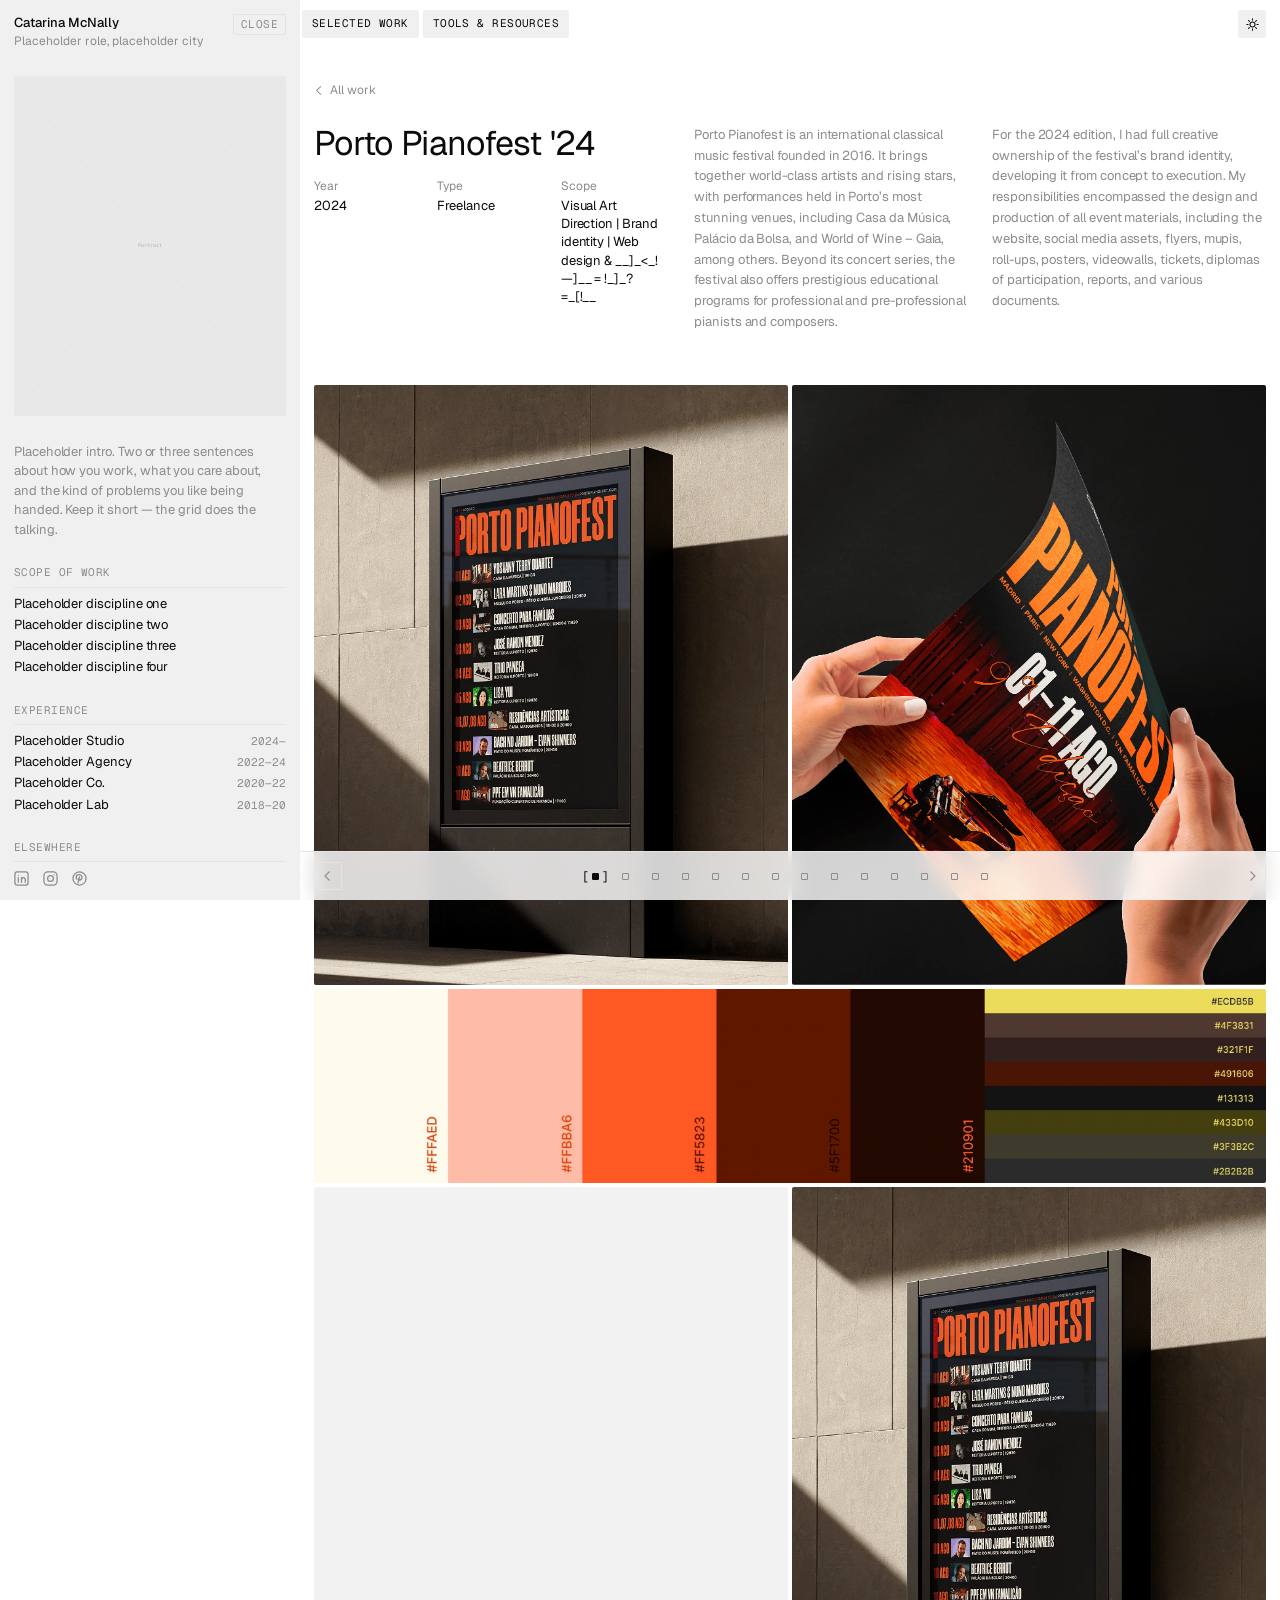
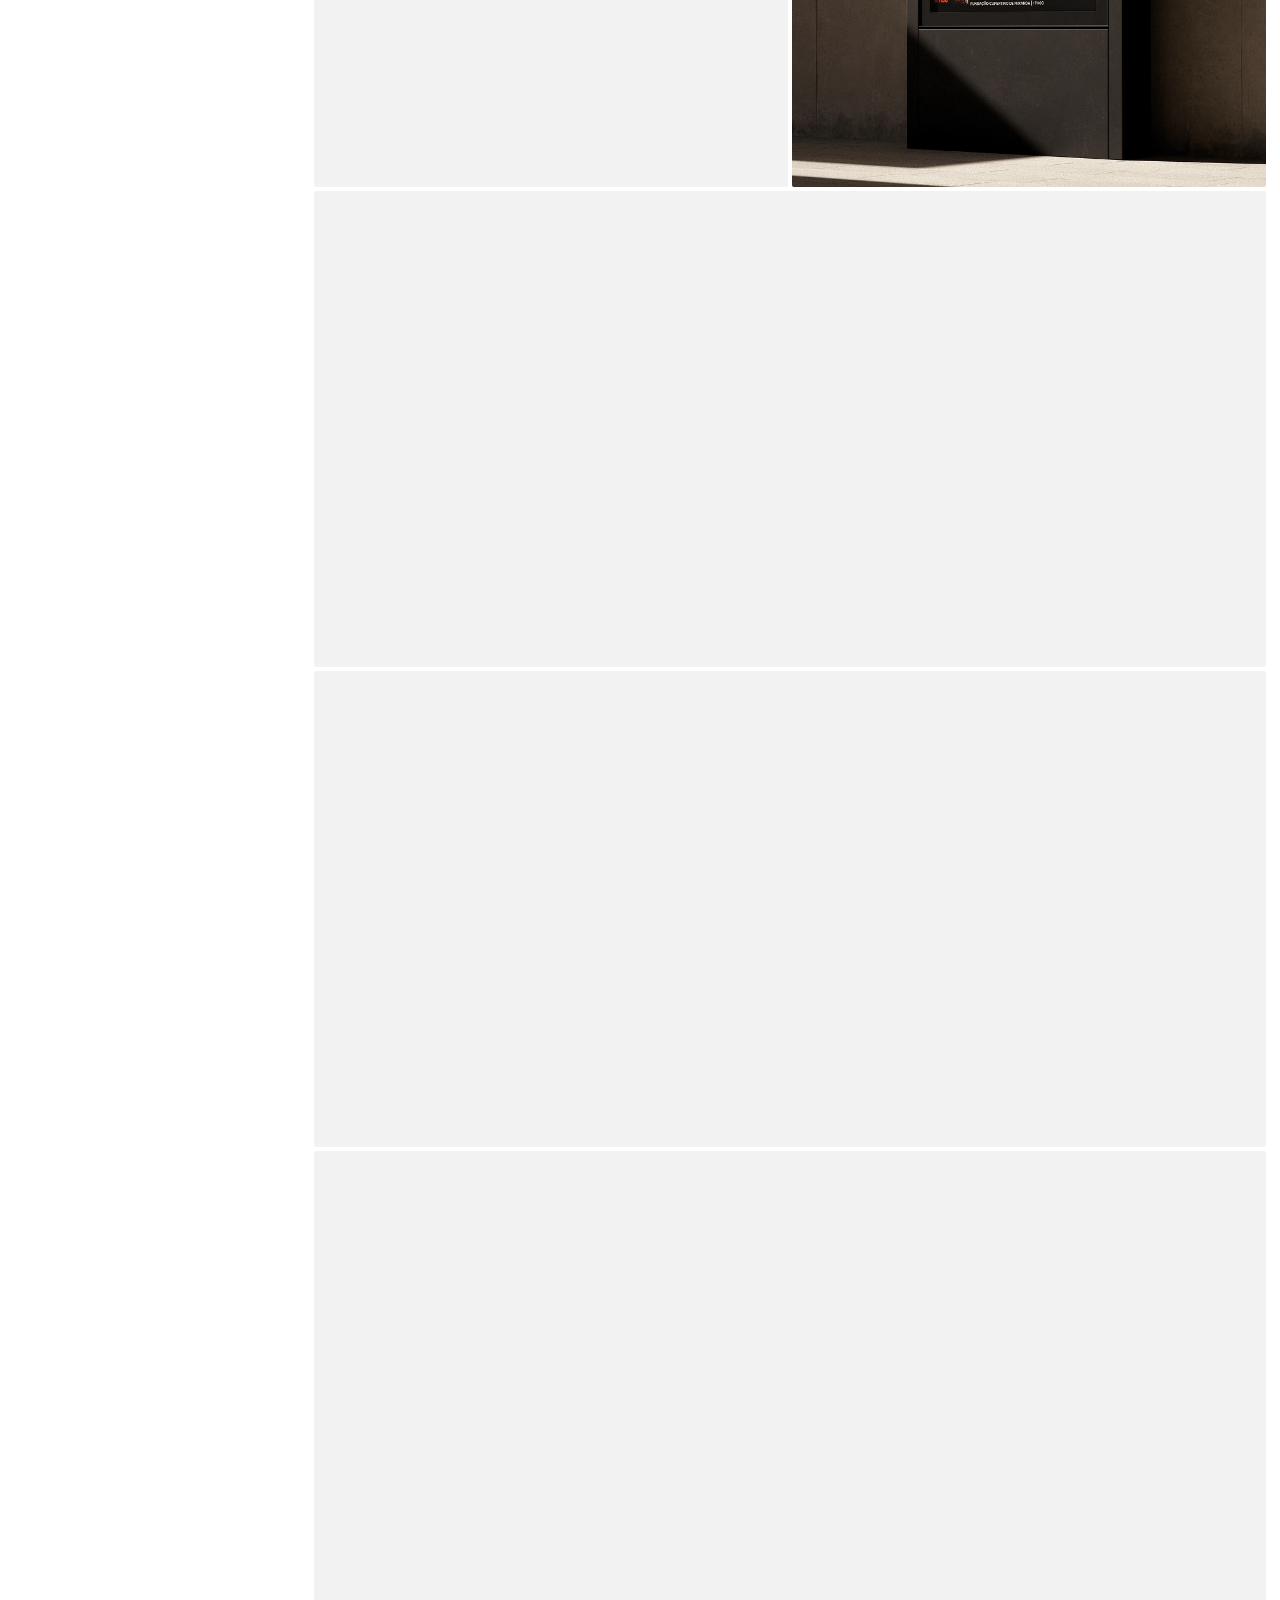
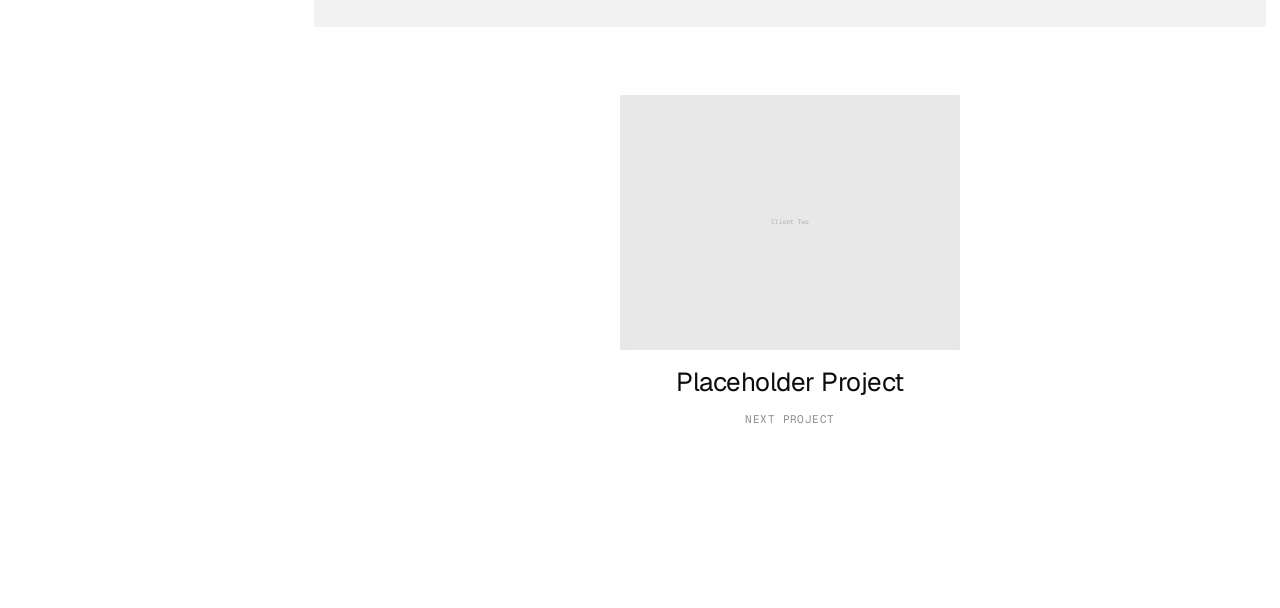
==== F2.html @ 312a0125 "Rename P02.html to F2.html" ====
<!DOCTYPE html>
<html lang="en" data-theme="light">
<head>
<meta charset="utf-8">
<script>
/* Set the theme BEFORE the page paints, otherwise a dark-mode visitor sees a
   white flash on every navigation while the stylesheet loads with the default. */
(function(){try{
  var t=localStorage.getItem('theme');
  if(!t)t=window.matchMedia('(prefers-color-scheme:dark)').matches?'dark':'light';
  document.documentElement.setAttribute('data-theme',t);
}catch(e){}})();
</script>
<meta name="viewport" content="width=device-width, initial-scale=1">
<title>Client One — Placeholder Project · Catarina McNally</title>
<link rel="preconnect" href="https://fonts.googleapis.com">
<link rel="preconnect" href="https://fonts.gstatic.com" crossorigin>
<link href="https://fonts.googleapis.com/css2?family=Geist:wght@400;500&family=Geist+Mono:wght@400&display=swap" rel="stylesheet">
<link rel="stylesheet" href="css/styles.css">
</head>
<body data-page="project" data-slug="fl-01" class="is-loading">

<div class="preloader" id="preloader"><span class="preloader__num" id="preloader-num">0</span></div>

<div class="scrim" id="scrim"></div>

<!-- SIDEBAR — the About. Present on every page. -->
<aside class="sidebar" id="sidebar">
  <div class="sidebar__inner">
    <header class="ident">
      <span class="ident__text">
        <a class="ident__name" href="index.html">Catarina&nbsp;McNally</a>
        <span class="ident__role">Placeholder role, placeholder city</span>
      </span>
      <button class="sidebar__close" id="sidebar-close" aria-label="Collapse sidebar"><span class="scram" data-final="Close">Close</span></button>
    </header>

    <figure class="portrait">
      <!-- To use your photo: add  data-img="images/portrait.jpg"  to the tag below -->
      <img class="portrait__img" data-ph="4:5" data-ph-label="Portrait" alt="">
    </figure>

    <p class="intro">
      Placeholder intro. Two or three sentences about how you work, what you care
      about, and the kind of problems you like being handed. Keep it short — the
      grid does the talking.
    </p>

    <section class="panel">
      <h2 class="panel__title">Scope of work</h2>
      <ul class="panel__list">
        <li>Placeholder discipline one</li>
        <li>Placeholder discipline two</li>
        <li>Placeholder discipline three</li>
        <li>Placeholder discipline four</li>
      </ul>
    </section>

    <section class="panel">
      <h2 class="panel__title">Experience</h2>
      <ul class="panel__list panel__list--dated">
        <li><span>Placeholder Studio</span><span class="dim">2024—</span></li>
        <li><span>Placeholder Agency</span><span class="dim">2022—24</span></li>
        <li><span>Placeholder Co.</span><span class="dim">2020—22</span></li>
        <li><span>Placeholder Lab</span><span class="dim">2018—20</span></li>
      </ul>
    </section>

    <section class="panel">
      <h2 class="panel__title">Elsewhere</h2>
      <ul class="socials">
        <li><a href="#" aria-label="LinkedIn"><svg viewBox="0 0 16 16" aria-hidden="true"><rect x="1" y="1" width="14" height="14" rx="2.5"/><path d="M4.6 7v5"/><path d="M4.6 4.6v.01"/><path d="M8 12V7"/><path d="M8 9.2c0-1.3.9-2.2 2-2.2s2 .9 2 2.4V12"/></svg></a></li>
        <li><a href="#" aria-label="Instagram"><svg viewBox="0 0 16 16" aria-hidden="true"><rect x="1" y="1" width="14" height="14" rx="4"/><circle cx="8" cy="8" r="3.1"/><path d="M11.9 4.1v.01"/></svg></a></li>
        <li><a href="#" aria-label="Pinterest"><svg viewBox="0 0 16 16" aria-hidden="true"><circle cx="8" cy="8" r="7"/><path d="M6.4 12.6 8 6.2"/><path d="M6.5 8.4c.2.7.9 1.2 1.7 1.2 1.4 0 2.4-1.2 2.4-2.9 0-1.6-1.2-2.8-3-2.8-1.9 0-3.2 1.3-3.2 3 0 .7.3 1.4.7 1.8"/></svg></a></li>
      </ul>
    </section>

    <footer class="sidebar__foot">
      <span>© <span class="year"></span></span>
      <a href="mailto:hello@example.com">hello@example.com</a>
    </footer>
  </div>
</aside>

<!-- NAVBAR -->

<!-- password modal (used by the locked In-house section) -->
<div class="modal hidden" id="lock-modal" role="dialog" aria-modal="true" aria-labelledby="lock-modal-title">
  <div class="modal__backdrop" id="lock-modal-backdrop"></div>
  <div class="modal__panel" role="document">
    <button class="modal__close" id="lock-modal-close" aria-label="Close">
      <svg viewBox="0 0 12 12" aria-hidden="true"><path d="M1 1l10 10M11 1L1 11" fill="none" stroke="currentColor" stroke-width="1.4"/></svg>
    </button>
    <span class="modal__lock" aria-hidden="true">
      <svg viewBox="0 0 20 20"><rect x="3.5" y="9" width="13" height="8.5" rx="1.6"/><path d="M6.3 9V6.6a3.7 3.7 0 0 1 7.4 0V9"/></svg>
    </span>
    <h2 class="modal__title" id="lock-modal-title">Protected work</h2>
    <p class="modal__text" id="lock-modal-text">This section is password-protected. Enter the password to view these projects.</p>
    <div class="modal__field">
      <input type="password" id="lock-modal-input" class="modal__input" placeholder="Password" autocomplete="off" spellcheck="false">
      <span class="modal__error hidden" id="lock-modal-error">Incorrect password. Try again.</span>
    </div>
    <div class="modal__actions">
      <button class="modal__btn modal__btn--ghost" id="lock-modal-cancel">Cancel</button>
      <button class="modal__btn modal__btn--solid" id="lock-modal-submit">Unlock</button>
    </div>
  </div>
</div>

<main class="main">

<nav class="nav">
  <div class="nav__left">
    <button class="menu-btn" id="menu-btn" aria-expanded="true" aria-controls="sidebar">
      <span class="menu-btn__bars" aria-hidden="true"><i></i><i></i></span>
      <span class="scram" data-final="About">About</span>
    </button>
    <ul class="nav__links">
      <li><a href="work.html" data-nav="work"><span class="scram" data-final="Selected Work" data-short="Work"><span class="lbl-long">Selected </span>Work</span></a></li>
      <li><a href="tools.html" data-nav="tools"><span class="scram" data-final="Tools &amp; Resources" data-short="Tools">Tools<span class="lbl-long"> &amp; Resources</span></span></a></li>
    </ul>
  </div>
  <a class="nav__name" href="index.html">Catarina McNally</a>

  <button class="theme-toggle" aria-label="Switch theme">
    <svg class="icon-sun" viewBox="0 0 16 16" aria-hidden="true"><circle cx="8" cy="8" r="3.1"/><path d="M8 1v1.6M8 13.4V15M1 8h1.6M13.4 8H15M3.1 3.1l1.1 1.1M11.8 11.8l1.1 1.1M12.9 3.1l-1.1 1.1M4.2 11.8l-1.1 1.1"/></svg>
    <svg class="icon-moon" viewBox="0 0 16 16" aria-hidden="true"><path d="M13.5 9.6A5.9 5.9 0 0 1 6.4 2.5a5.9 5.9 0 1 0 7.1 7.1Z"/></svg>
  </button>
</nav>
  <article class="project" id="project">
    <a class="back" href="work.html">
      <svg viewBox="0 0 16 16" aria-hidden="true"><path d="M10 2 4 8l6 6" fill="none" stroke="currentColor" stroke-width="1.5"/></svg>
      All work
    </a>
    <header class="project__head">
      <div class="project__col project__col--lead">
        <h1 class="project__title" id="p-title">Porto Pianofest '24</h1>
        <dl class="project__meta">
          <div><dt>Year</dt><dd id="p-year">2024</dd></div>
          <div><dt>Type</dt><dd id="p-type">Freelance</dd></div>
          <div><dt>Scope</dt><dd id="p-scope">Visual Art Direction | Brand identity | Web design & development | Event design 
          </dd></div>
        </dl>
      </div>
      <div class="project__col">
        <p class="project__copy" id="p-copy-1">
          Porto Pianofest is an international classical music festival founded in 2016.
It brings together world-class artists and rising stars, with performances held in Porto’s most stunning venues, including Casa da Música, Palácio da Bolsa, and World of Wine – Gaia, among others. Beyond its concert series, the festival also offers prestigious educational programs for professional and pre-professional pianists and composers.
        </p>
      </div>
      <div class="project__col">
        <p class="project__copy" id="p-copy-2">
          For the 2024 edition, I had full creative ownership of the festival’s brand identity, developing it from concept to execution. My responsibilities encompassed the design and production of all event materials, including the website, social media assets, flyers, mupis, roll-ups, posters, videowalls, tickets, diplomas of participation, reports, and various documents.
        </p>
      </div>
    </header>
    <div class="media-grid" id="media">
      
      <figure class="media--half media">
        <img src="images/work/ppf-proj-1.webp" alt=""> 
      </figure>
      <figure class="media--half media">
        <img src="images/work/ppf-proj-2.webp" alt="">
      </figure>
      
      <figure class="media--full media">
        <img src="images/work/ppf-proj-3.webp" alt=""> 
      </figure>

      <figure class="media--half media">
        <video src="images/work/ppf-video-4.mp4" autoplay muted loop playsinline></video>
      </figure>
      <figure class="media--half media">
        <img src="images/work/ppf-proj-1.webp" alt="">
        <img data-ph="4:3" data-ph-label="03" alt="" loading="lazy" decoding="async">
      </figure>

      <figure class="media--full media">
        <video src="images/work/ppf-video-2.mp4" autoplay muted loop playsinline></video>
      </figure>

      <figure class="media--full media">
        <video src="images/work/ppf-video-3.mp4" autoplay muted loop playsinline></video>
      </figure>

      <figure class="media--full media">
        <video src="images/work/ppf-video-4.mp4" autoplay muted loop playsinline></video>
      </figure>

    </div>
    <nav class="project__next">
      <a id="next-link" href="fl-02.html">
        <span class="project__next-thumb"><img id="next-img" data-ph="4:3" data-ph-label="Client Two" alt=""></span>
        <span class="project__next-title scram" id="next-title" data-final="Placeholder Project">Placeholder Project</span>
        <span class="project__next-sub scram" id="next-sub" data-final="Next project">Next project</span>
      </a>
    </nav>
  </article>

  <div class="projbar hidden" id="projbar">
    <a class="projbar__arrow" id="prev-project" aria-label="Previous project">
      <svg viewBox="0 0 16 16" aria-hidden="true"><path d="M10 2 4 8l6 6" fill="none" stroke="currentColor" stroke-width="1.5"/></svg>
    </a>
    <div class="projbar__dots" id="projbar-dots"></div>
    <a class="projbar__arrow" id="next-project" aria-label="Next project">
      <svg viewBox="0 0 16 16" aria-hidden="true"><path d="M6 2l6 6-6 6" fill="none" stroke="currentColor" stroke-width="1.5"/></svg>
    </a>
  </div>
</main>

<script src="https://code.jquery.com/jquery-3.7.1.min.js"></script>
<script src="js/main.js"></script>
</body>
</html>
---- css/styles.css ----
/* ============ TOKENS ============ */
:root{
  --sidebar-w:300px; --gutter:14px; --gap:4px;
  --font-ui:"Geist","Inter",-apple-system,BlinkMacSystemFont,"Helvetica Neue",Arial,sans-serif;
  --font-mono:"Geist Mono",ui-monospace,"SF Mono",Menlo,monospace;
  --radius:2px; --ease:cubic-bezier(.22,.61,.36,1);
}
/* Monochrome by design — no accent colour anywhere. Hierarchy is
   carried by weight, size and hairlines, exactly like the reference. */
[data-theme="light"]{
  color-scheme:light;
  --bg:#FFFFFF; --sidebar-bg:#F0F0F0; --surface:#F2F2F2; --text:#0B0B0B; --muted:#8C8C8C;
  --line:#E4E4E4; --line-soft:#EFEFEF; --accent:#0B0B0B;
}
[data-theme="dark"]{
  color-scheme:dark;
  --bg:#0B0B0B; --sidebar-bg:#141414; --surface:#161616; --text:#F2F2F2; --muted:#787878;
  --line:#232323; --line-soft:#1A1A1A; --accent:#F2F2F2;
}

/* ============ BASE ============ */
/* paint the root too, so the first frame of a page load is already the right
   colour instead of flashing white before <body> renders */
html{background:var(--bg)}
*,*::before,*::after{box-sizing:border-box}
body{margin:0;background:var(--bg);color:var(--text);font-family:var(--font-ui);
  font-size:13px;line-height:1.4;letter-spacing:-.005em;-webkit-font-smoothing:antialiased;
  transition:background .3s var(--ease),color .3s var(--ease)}
a{color:inherit;text-decoration:none}
ul{list-style:none;margin:0;padding:0}
img{display:block;width:100%;height:100%;object-fit:cover}
button{font:inherit;color:inherit;background:none;border:0;cursor:pointer}
:focus-visible{outline:1px solid var(--text);outline-offset:2px}
/* small label: sentence-case grotesque, not uppercase mono */
.eyebrow,.theme-toggle,.card__meta,
.project__meta dt,.sidebar__foot,.ident__role{
  font-size:12px;letter-spacing:0;text-transform:none}
/* mono is reserved for structural labels: nav links, panel + section titles, numerals.
   The centred name is excluded — it uses the sidebar's sans treatment. */
.nav a:not(.nav__name),.menu-btn,.panel__title,.section__label,.section__count{
  font-family:var(--font-mono);letter-spacing:.04em;text-transform:uppercase}
.nav a:not(.nav__name),.menu-btn,.panel__title,.section__label{font-size:11px}
.section__count{font-size:10px}
.dim{color:var(--muted)}
.hidden{display:none !important}

/* ============ SIDEBAR ============ */
.sidebar{position:fixed;inset:0 auto 0 0;width:var(--sidebar-w);
  overflow-y:auto;overscroll-behavior:contain;z-index:20;background:var(--sidebar-bg);
  transition:transform .45s var(--ease),background .3s var(--ease)}
.sidebar::-webkit-scrollbar{width:0}
.sidebar__inner{display:flex;flex-direction:column;gap:26px;padding:var(--gutter);min-height:100%}

/* collapsed state */
body.is-collapsed .sidebar{transform:translateX(-100%)}
body.is-collapsed .main{margin-left:0}

/* close control, top-right of the sidebar */
/* close control lives in the sidebar header row — slides out with the panel */
.sidebar__close{flex:none;padding:2px 7px;border:1px solid var(--line);border-radius:2px;
  font-family:var(--font-mono);font-size:11px;letter-spacing:.04em;text-transform:uppercase;
  color:var(--muted);transition:color .15s var(--ease),border-color .15s var(--ease)}
.sidebar__close:hover{color:var(--text);border-color:var(--muted)}

/* dim layer — mobile only, sits under the drawer */
.scrim{position:fixed;inset:0;z-index:19;background:rgba(0,0,0,.35);opacity:0;pointer-events:none;
  transition:opacity .35s var(--ease)}
@media (max-width:860px){
  body:not(.is-collapsed) .scrim{opacity:1;pointer-events:auto}
}
.ident{display:flex;align-items:flex-start;justify-content:space-between;gap:12px}
.ident__text{display:flex;flex-direction:column;gap:1px;min-width:0}
.ident__name{font-size:13px;font-weight:500;letter-spacing:0}
.ident__role{color:var(--muted)}
.portrait{margin:0;aspect-ratio:4/5;overflow:hidden;border-radius:var(--radius);background:var(--surface)}
.portrait__img{transition:transform .6s var(--ease)}
.sidebar:hover .portrait__img{transform:scale(1.02)}
.intro{margin:0;font-size:13px;line-height:1.5;color:var(--muted);max-width:36ch}
.panel{display:flex;flex-direction:column;gap:7px}
.panel__title{margin:0;padding-bottom:6px;border-bottom:1px solid var(--line);
  color:var(--muted);font-weight:400}
.panel__list{display:flex;flex-direction:column;gap:3px;font-size:13px}
.panel__list--dated li{display:flex;justify-content:space-between;align-items:baseline;gap:12px}
.panel__list--dated .dim{font-family:var(--font-mono);font-size:11px}

/* plain line icons, no badges */
.socials{display:flex;gap:14px;padding-top:2px}
.socials a{display:grid;place-items:center;color:var(--muted);
  transition:color .15s var(--ease)}
.socials svg{width:15px;height:15px;fill:none;stroke:currentColor;
  stroke-width:1.35;stroke-linecap:round;stroke-linejoin:round}
.socials a:hover{color:var(--text)}

.sidebar__foot{display:flex;justify-content:space-between;gap:10px;margin-top:auto;
  padding-top:16px;color:var(--muted)}
.sidebar__foot a:hover{color:var(--text)}

/* ============ MAIN + NAV ============ */
.main{margin-left:var(--sidebar-w);min-height:100vh;transition:margin-left .45s var(--ease)}
.nav{position:sticky;top:0;z-index:15;display:flex;align-items:center;justify-content:space-between;
  gap:20px;padding:10px var(--gutter);background:transparent}

/* Nav controls are pills with their own background, so they stay legible over
   whatever scrolls beneath without needing a blend mode. */
.nav a:not(.nav__name),
.menu-btn,
.theme-toggle{background:var(--sidebar-bg);color:var(--text);border:0;border-radius:2px;
  padding:6px 10px;transition:background .15s var(--ease),color .15s var(--ease)}
.nav a:not(.nav__name){display:inline-flex;align-items:center;padding:6px 10px;opacity:1}
.nav a:not(.nav__name):hover{background:var(--line)}
.nav a:not(.nav__name).is-active{background:var(--line)}

/* centred name — sans, and it swaps out with the sidebar:
   visible only while the panel is closed */
.nav__name{position:absolute;left:50%;top:50%;cursor:pointer;color:var(--text);
  font-family:var(--font-ui);font-size:13px;font-weight:500;letter-spacing:0;text-transform:none;
  white-space:nowrap;pointer-events:auto;
  transform:translate(-50%,-50%);opacity:1;
  transition:opacity .3s var(--ease) .12s,transform .45s var(--ease)}
body:not(.is-collapsed) .nav__name{
  opacity:0;pointer-events:none;transform:translate(-50%,-50%) translateY(-3px);transition-delay:0s}
.nav__left{display:flex;align-items:center;gap:4px}
.nav__links{display:flex;gap:4px}

/* menu button — only exists while the sidebar is away.
   When the panel opens, this collapses out and the CLOSE button inside takes over. */
.menu-btn{display:flex;align-items:center;gap:6px;flex:none;overflow:hidden;white-space:nowrap;padding:6px 10px;border:0}
.menu-btn:hover{background:var(--line)}
body:not(.is-collapsed) .menu-btn{
  max-width:0;opacity:0;padding-left:0;padding-right:0;
  background:transparent;margin-right:-16px;pointer-events:none}
.menu-btn__bars{display:flex;flex-direction:column;gap:2px;width:10px;flex:none}
.menu-btn__bars i{display:block;height:1px;background:currentColor}
.menu-btn__bars i:nth-child(1){width:10px}
.menu-btn__bars i:nth-child(2){width:6px}

.theme-toggle{display:grid;place-items:center;width:28px;height:28px;flex:none;padding:0}
.theme-toggle:hover{background:var(--line)}
.theme-toggle svg{width:13px;height:13px;fill:none;stroke:currentColor;
  stroke-width:1.3;stroke-linecap:round;stroke-linejoin:round}
.theme-toggle .icon-moon{display:none}
[data-theme="dark"] .theme-toggle .icon-sun{display:none}
[data-theme="dark"] .theme-toggle .icon-moon{display:block}

/* ============ HOME (landing) ============ */
.home{padding:40px var(--gutter) 80px;display:flex;flex-direction:column;gap:var(--gap)}
.home__grid{display:grid;grid-template-columns:1fr 1fr;gap:var(--gap);
  height:calc(66.666vh - 60px)}
.hcard{display:flex;flex-direction:column;cursor:pointer;min-height:0}
.hcard__frame{position:relative;flex:1;min-height:0;overflow:hidden;
  border-radius:var(--radius) var(--radius) 0 0;background:var(--surface)}
.hcard__img{width:100%;height:100%;object-fit:cover;
  transition:transform .6s var(--ease),opacity .2s var(--ease)}
.hcard:hover .hcard__img{transform:scale(1.03)}
/* full-width rectangle beneath the image, holding the label */
.hcard__bar{flex:none;display:flex;align-items:baseline;gap:12px;
  padding:14px 0px;
  border-radius:0 0 var(--radius) var(--radius);
  transition:background .15s var(--ease)}
.hcard__title{font-size:14px;color:var(--text)}
.hcard__sub{font-size:12px;color:var(--muted)}
.hcard:hover .hcard__sub{color:var(--text)}
/* full-width footer block — fl[ex layouts that never clip or overlap */
.home__banner{position:relative;min-height:400px;padding:10px;
  border-radius:var(--radius);background:var(--surface);
  display:flex;gap:28px 40px}
.home__banner>.bi{min-width:0}

/* the five items */
.bi--cta{display:flex;flex-direction:column;gap:10px}
.bi--thumb{flex:none;width:96px;height:96px;overflow:hidden;
  border-radius:var(--radius);background:var(--bg)}
.bi--thumb img{width:100%;height:100%;object-fit:cover}
.bi--socials{display:flex;flex-wrap:wrap;gap:14px 16px;align-content:flex-start}
.bi--clock,.bi--copy{white-space:nowrap}

.home__cta-line{font-size:clamp(24px,3.4vw,44px);font-weight:400;letter-spacing:-.03em;
  line-height:1.02;color:var(--text)}
.home__cta-link{width:fit-content;font-family:var(--font-mono);font-size:13px;
  letter-spacing:.02em;color:var(--muted);padding-bottom:2px;
  border-bottom:1px solid var(--line);transition:color .15s var(--ease),border-color .15s var(--ease)}
.home__cta-link:hover{color:var(--text);border-color:var(--text)}
.bi--socials a{font-size:13px;color:var(--muted);transition:color .15s var(--ease)}
.bi--socials a:hover{color:var(--text)}
.bi--clock,.bi--copy{font-family:var(--font-mono);font-size:11px;letter-spacing:.04em;
  text-transform:uppercase;color:var(--muted)}
.home__clock{font-variant-numeric:tabular-nums}

/* shuffle control — fixed to the top-right, always clear of content */
.home__shuffle{position:absolute;top:16px;right:16px;z-index:3;display:flex;align-items:center;gap:6px;
  padding:4px 9px 4px 7px;border:1px solid var(--line);border-radius:99px;
  font-family:var(--font-mono);font-size:11px;letter-spacing:.04em;text-transform:uppercase;
  color:var(--muted);background:color-mix(in srgb,var(--surface) 70%,transparent);
  transition:color .15s var(--ease),border-color .15s var(--ease)}
.home__shuffle:hover{color:var(--text);border-color:var(--muted)}
.home__shuffle svg{width:13px;height:13px}
.home__shuffle:active svg{transform:rotate(180deg);transition:transform .3s var(--ease)}

/* keep content clear of the shuffle button: reserve top headroom while the
   other three sides use the requested 10px inner padding */
.home__banner{padding:44px 10px 10px}

/* items are animated by JS (FLIP) on shuffle; no CSS opacity fade needed */

/* ---------------------------------------------------------------
   10 flexbox layouts. Same five items, rearranged only with flex
   direction, order, wrap and auto-margins — never negative margins
   or absolute positioning — so content always sizes itself and no
   two items can overlap. Each is either a column or a wrapping row.
   --------------------------------------------------------------- */

/* helper groupings via order + auto spacers on a flex column/row */

/* L0 — column: thumb top-right · CTA · meta row bottom */
.home__banner.lay-0{flex-direction:column;gap:18px}
.lay-0 .bi--thumb{order:0;align-self:flex-end}
.lay-0 .bi--cta{order:1}
.lay-0 .bi--socials{order:2;margin-top:auto}
.lay-0 .bi--clock{order:3}
.lay-0 .bi--copy{order:4}

/* L1 — row: CTA left · column of meta right */
.home__banner.lay-1{flex-direction:row;flex-wrap:wrap;align-items:flex-start}
.lay-1 .bi--cta{flex:1 1 320px;order:0}
.lay-1 .bi--thumb{order:1}
.lay-1 .bi--socials{order:2;flex:1 1 100%}
.lay-1 .bi--clock{order:3}
.lay-1 .bi--copy{order:4;margin-left:auto}

/* L2 — column: CTA · thumb · socials · clock · copy */
.home__banner.lay-2{flex-direction:column;gap:18px}
.lay-2 .bi--cta{order:0}
.lay-2 .bi--thumb{order:1;align-self:flex-start}
.lay-2 .bi--socials{order:2;margin-top:auto}
.lay-2 .bi--clock{order:3}
.lay-2 .bi--copy{order:4}

/* L3 — column: meta top · CTA · thumb bottom-right */
.home__banner.lay-3{flex-direction:column;gap:18px}
.lay-3 .bi--socials{order:0}
.lay-3 .bi--clock{order:1}
.lay-3 .bi--copy{order:2}
.lay-3 .bi--cta{order:3;margin-top:auto}
.lay-3 .bi--thumb{order:4;align-self:flex-end}

/* L4 — row: thumb left · CTA center · meta right column */
.home__banner.lay-4{flex-direction:row;flex-wrap:wrap;align-items:flex-start}
.lay-4 .bi--thumb{order:0}
.lay-4 .bi--cta{order:1;flex:1 1 300px}
.lay-4 .bi--socials{order:2;flex:1 1 100%}
.lay-4 .bi--clock{order:3;margin-left:auto}
.lay-4 .bi--copy{order:4}

/* L5 — column: CTA · meta row · thumb bottom-left */
.home__banner.lay-5{flex-direction:column;gap:18px}
.lay-5 .bi--cta{order:0}
.lay-5 .bi--socials{order:1;margin-top:auto}
.lay-5 .bi--clock{order:2}
.lay-5 .bi--copy{order:3}
.lay-5 .bi--thumb{order:4;align-self:flex-start}

/* L6 — row: meta column left · CTA right · thumb tucked under meta */
.home__banner.lay-6{flex-direction:row;flex-wrap:wrap;align-items:flex-start}
.lay-6 .bi--cta{order:4;flex:1 1 320px}
.lay-6 .bi--socials{order:0;flex:1 1 100%}
.lay-6 .bi--clock{order:1}
.lay-6 .bi--copy{order:2}
.lay-6 .bi--thumb{order:3}

/* L7 — column, centered CTA, thumb top-left, meta bottom spread */
.home__banner.lay-7{flex-direction:column;gap:18px}
.lay-7 .bi--thumb{order:0;align-self:flex-start}
.lay-7 .bi--cta{order:1;flex:1;justify-content:center}
.lay-7 .bi--clock{order:2}
.lay-7 .bi--copy{order:3}
.lay-7 .bi--socials{order:4;margin-left:auto}

/* L8 — column: CTA · socials right · clock/copy · thumb bottom-left */
.home__banner.lay-8{flex-direction:column;gap:16px}
.lay-8 .bi--cta{order:0}
.lay-8 .bi--socials{order:1;align-self:flex-end}
.lay-8 .bi--clock{order:2}
.lay-8 .bi--copy{order:3}
.lay-8 .bi--thumb{order:4;align-self:flex-start;margin-top:auto}

/* L9 — row: CTA left · thumb + stacked meta right */
.home__banner.lay-9{flex-direction:row;flex-wrap:wrap;align-items:flex-start}
.lay-9 .bi--cta{flex:1 1 340px;order:0}
.lay-9 .bi--thumb{order:1}
.lay-9 .bi--socials{order:2;flex:1 1 100%;margin-top:auto}
.lay-9 .bi--clock{order:3}
.lay-9 .bi--copy{order:4;margin-left:auto}

/* ============ WORK GRID ============ */
.work{padding:0 var(--gutter) 80px}
/* Each section wraps its own header + grid. This is what scopes the sticky
   header: a sticky element only stays pinned while its parent is on screen,
   so the header releases when its section ends and the next one takes over. */
.work__section{position:relative}

.section__head{position:sticky;top:39px;z-index:10;display:flex;align-items:baseline;
  justify-content:space-between;gap:16px;margin-top:40px;padding:9px 0;
  background:transparent;border-bottom:1px solid var(--line)}
.section__label{margin:0;font-weight:400;color:var(--text);display:inline-flex;align-items:center;gap:7px}
.section__lock{display:inline-grid;place-items:center;width:14px;height:14px;cursor:pointer;
  color:var(--muted);transition:color .15s var(--ease)}
.section__lock svg{width:11px;height:11px;fill:none;stroke:currentColor;
  stroke-width:1.2;stroke-linecap:round;stroke-linejoin:round}
.section__lock:hover{color:var(--text)}
.section__head:not(.is-locked) .section__lock{color:var(--text);cursor:default}
.section__right{display:flex;align-items:center;gap:9px}
.section__count{color:var(--muted)}
.section__chev{display:none;place-items:center;width:14px;height:14px;color:var(--muted);
  transition:transform .3s var(--ease),color .15s var(--ease)}
.section__chev svg{width:10px;height:10px;fill:none;stroke:currentColor;
  stroke-width:1.5;stroke-linecap:round;stroke-linejoin:round}
.section__head.is-shut .section__chev{transform:rotate(-90deg)}

.grid{display:grid;grid-template-columns:repeat(5,1fr);gap:var(--gap);padding-top:var(--gap)}
/* collapsible on mobile — max-height is driven from JS so it can animate */
.grid.is-collapsible{overflow:hidden;
  transition:max-height .4s var(--ease),opacity .3s var(--ease),padding-top .4s var(--ease)}
.grid.is-shut{max-height:0 !important;opacity:0;padding-top:0}
.card{display:block;cursor:pointer;opacity:0;transform:translateY(10px);
  transition:opacity .6s var(--ease),transform .6s var(--ease)}
.card.is-in{opacity:1;transform:none}
.card--soon{cursor:default}
.card--soon:hover .card__img{transform:none}
.card--soon:hover .card__title{color:var(--muted)}
.card__frame{position:relative;aspect-ratio:4/3;overflow:hidden;border-radius:var(--radius);
  background:var(--surface)}
.card__img{transition:transform .6s var(--ease),opacity .2s var(--ease)}
.card:hover .card__img{transform:scale(1.03)}
.card__tag{position:absolute;top:6px;left:6px;z-index:1;padding:2px 7px;border-radius:99px;
  font-family:var(--font-mono);font-size:10px;letter-spacing:.04em;text-transform:uppercase;
  line-height:1.5;backdrop-filter:blur(4px)}
.card__tag--new{background:var(--text);color:var(--bg)}
.card__tag--coming-soon{background:color-mix(in srgb,var(--bg) 55%,transparent);
  color:var(--text);border:1px solid var(--line)}
.card--locked{cursor:pointer}
.card__meta{display:flex;gap:6px;padding-top:6px;font-size:12px}
.card__client{color:var(--text)}
.card__title{color:var(--muted)}
.card:hover .card__title{color:var(--text)}
/* outbound arrow on tools/resources cards */
.card__ext{margin-left:auto;display:inline-grid;place-items:center;color:var(--muted);
  transition:color .15s var(--ease),transform .15s var(--ease)}
.card__ext svg{width:11px;height:11px}
.card--ext-link:hover .card__ext{color:var(--text);transform:translate(1px,-1px)}
.card__metalock{display:inline-grid;place-items:center;color:var(--muted);margin-left:-2px}
.card__metalock svg{width:11px;height:11px;fill:none;stroke:currentColor;stroke-width:1.3}

/* ============ PROJECT PAGE ============ */
.project{padding:0 var(--gutter) 96px}
.back{display:inline-flex;align-items:center;gap:5px;width:fit-content;cursor:pointer;
  margin:34px 0 26px;font-size:12px;color:var(--muted);
  transition:color .15s var(--ease),gap .15s var(--ease)}
.back:hover{color:var(--text);gap:8px}
.back svg{width:11px;height:11px}

.project__head{display:grid;grid-template-columns:1.3fr 1fr 1fr;gap:24px;
  padding-bottom:8px}
.project__head{opacity:0;transform:translateY(8px);
  transition:opacity .6s var(--ease),transform .6s var(--ease)}
.project__head.is-in{opacity:1;transform:none}
.project__copy{transition:opacity .18s var(--ease)}
.project__col{display:flex;flex-direction:column;gap:16px;min-width:0}
.project__title{margin:0;font-size:clamp(24px,3vw,34px);font-weight:400;
  letter-spacing:-.02em;line-height:1.1}
.project__meta{display:grid;grid-template-columns:repeat(3,minmax(0,1fr));gap:14px;margin:0}
.project__meta dt{margin:0 0 2px;color:var(--muted);font-weight:400}
.project__meta dd{margin:0;font-size:13px}
.project__copy{margin:0;font-size:13px;line-height:1.6;color:var(--muted)}

.media-grid{display:grid;grid-template-columns:repeat(4,1fr);gap:var(--gap);padding-top:var(--gap);
  margin-top:40px}
.media{position:relative;overflow:hidden;border-radius:var(--radius);background:var(--surface);
  margin:0}
/* media contents (img or video) fill their figure */
.media img,.media video{display:block;width:100%;height:100%;object-fit:cover}

/* full-width: no fixed height — it grows to the media's natural height */
.media--full{grid-column:span 4}
.media--full img,.media--full video{height:auto}

/* paired / smaller cells: fixed 600px tall, cropped to fill */
.media--half{grid-column:span 2;height:600px}
.media--tall{grid-column:span 2;height:600px}
.media--unit{grid-column:span 1;height:600px}
.project__next{padding-top:24px;padding-bottom:40px}
.project__next a{display:flex;flex-direction:column;align-items:center;gap:12px;
  padding:44px 0;cursor:pointer;text-align:center;
  color:var(--muted);transition:color .15s var(--ease)}
.project__next a:hover{color:var(--text)}
.project__next-thumb{width:min(340px,72%);aspect-ratio:4/3;overflow:hidden;
  border-radius:var(--radius);background:var(--surface);margin-bottom:2px}
.project__next-thumb img{transition:transform .6s var(--ease)}
.project__next a:hover .project__next-thumb img{transform:scale(1.03)}
.project__next-title{font-size:clamp(18px,2.2vw,26px);font-weight:400;letter-spacing:-.02em;
  color:var(--text)}
.project__next-sub{font-family:var(--font-mono);font-size:11px;letter-spacing:.04em;
  text-transform:uppercase;color:var(--muted)}

/* ============ PROJECT NAVIGATOR (fixed bottom) ============ */
.projbar{position:fixed;left:var(--sidebar-w);right:0;bottom:0;z-index:30;
  display:flex;align-items:center;gap:10px;padding:10px var(--gutter);
  background:color-mix(in srgb,var(--bg) 82%,transparent);backdrop-filter:blur(10px);
  border-top:1px solid var(--line);
  transition:left .45s var(--ease)}
body.is-collapsed .projbar{left:0}
@media (max-width:860px){ .projbar{left:0} }

.projbar__arrow{display:grid;place-items:center;width:28px;height:28px;flex:none;
  border:1px solid var(--line);border-radius:2px;color:var(--muted);
  transition:color .15s var(--ease),border-color .15s var(--ease)}
.projbar__arrow:hover{color:var(--text);border-color:var(--muted)}
.projbar__arrow svg{width:12px;height:12px}

.projbar__dots{flex:1;display:flex;align-items:center;justify-content:center;gap:1px}

/* bracketed square marker: [ ■ ] */
.dot{position:relative;display:flex;align-items:center;justify-content:center;
  height:24px;padding:0 1px;cursor:pointer;font-family:var(--font-mono);
  color:var(--muted);transition:color .15s var(--ease)}
.dot::before,.dot::after{content:'[';font-size:13px;line-height:1;opacity:0;
  transition:opacity .15s var(--ease)}
.dot::after{content:']'}
.dot i{display:block;width:7px;height:7px;margin:0 2px;
  border:1px solid currentColor;border-radius:1px;
  transition:background .15s var(--ease),transform .15s var(--ease)}
.dot:hover{color:var(--text)}
.dot:hover::before,.dot:hover::after{opacity:1}
.dot.is-current{color:var(--text)}
.dot.is-current::before,.dot.is-current::after{opacity:1}
.dot.is-current i{background:currentColor}

/* hover card — thumbnail above the project name */
.dot__card{position:absolute;bottom:32px;left:50%;transform:translateX(-50%) translateY(6px);
  width:132px;padding:5px;pointer-events:none;opacity:0;z-index:2;
  background:var(--sidebar-bg);border:1px solid var(--line);border-radius:6px;
  box-shadow:0 6px 22px rgba(0,0,0,.12);
  transition:opacity .16s var(--ease),transform .16s var(--ease)}
[data-theme="dark"] .dot__card{box-shadow:0 6px 26px rgba(0,0,0,.5)}
.dot:hover .dot__card{opacity:1;transform:translateX(-50%) translateY(0)}

/* ============ PASSWORD MODAL ============ */
.modal{position:fixed;inset:0;z-index:60;display:grid;place-items:center;padding:20px}
.modal__backdrop{position:absolute;inset:0;background:rgba(0,0,0,.4);
  backdrop-filter:blur(2px);animation:fade .2s var(--ease)}
.modal__panel{position:relative;z-index:1;width:min(360px,100%);
  display:flex;flex-direction:column;align-items:center;text-align:center;gap:12px;
  padding:30px 26px 24px;border-radius:10px;
  background:var(--bg);border:1px solid var(--line);
  box-shadow:0 20px 60px rgba(0,0,0,.28);animation:pop .24s var(--ease)}
@keyframes fade{from{opacity:0}to{opacity:1}}
@keyframes pop{from{opacity:0;transform:translateY(8px) scale(.98)}to{opacity:1;transform:none}}

.modal__close{position:absolute;top:12px;right:12px;display:grid;place-items:center;
  width:24px;height:24px;color:var(--muted);transition:color .15s var(--ease)}
.modal__close svg{width:10px;height:10px}
.modal__close:hover{color:var(--text)}

.modal__lock{display:grid;place-items:center;width:40px;height:40px;border-radius:50%;
  background:var(--surface);color:var(--text)}
.modal__lock svg{width:19px;height:19px;fill:none;stroke:currentColor;
  stroke-width:1.3;stroke-linecap:round;stroke-linejoin:round}
.modal__title{margin:2px 0 0;font-size:16px;font-weight:500;letter-spacing:-.01em}
.modal__text{margin:0;font-size:13px;line-height:1.5;color:var(--muted);max-width:30ch}

.modal__field{width:100%;display:flex;flex-direction:column;gap:6px;margin-top:4px}
.modal__input{width:100%;padding:9px 12px;font:inherit;font-size:14px;
  color:var(--text);background:var(--surface);
  border:1px solid var(--line);border-radius:4px;outline:none;
  transition:border-color .15s var(--ease)}
.modal__input:focus{border-color:var(--text)}
.modal__input.is-wrong{border-color:#D2452F;animation:shake .3s var(--ease)}
@keyframes shake{0%,100%{transform:translateX(0)}25%{transform:translateX(-5px)}75%{transform:translateX(5px)}}
.modal__error{font-size:12px;color:#D2452F;text-align:left}

.modal__actions{display:flex;gap:8px;width:100%;margin-top:6px}
.modal__btn{flex:1;padding:9px 14px;border-radius:4px;font-size:13px;
  transition:background .15s var(--ease),border-color .15s var(--ease),color .15s var(--ease)}
.modal__btn--ghost{border:1px solid var(--line);color:var(--muted)}
.modal__btn--ghost:hover{color:var(--text);border-color:var(--muted)}
.modal__btn--solid{background:var(--text);color:var(--bg);border:1px solid var(--text)}
.modal__btn--solid:hover{opacity:.88}
.dot__thumb{aspect-ratio:4/3;overflow:hidden;border-radius:3px;background:var(--surface)}
.dot__name{display:block;padding:6px 3px 2px;font-size:11px;line-height:1.3;color:var(--text);
  white-space:normal;text-align:left}
/* keep the card on-screen at the ends of the row */
.dot:first-child .dot__card{left:0;transform:translateX(0) translateY(6px)}
.dot:first-child:hover .dot__card{transform:translateX(0) translateY(0)}
.dot:last-child .dot__card{left:auto;right:0;transform:translateX(0) translateY(6px)}
.dot:last-child:hover .dot__card{transform:translateX(0) translateY(0)}

/* ============ MOBILE ============ */
@media (max-width:1100px){
  .grid,.media-grid{grid-template-columns:repeat(3,1fr)}
  .media--full{grid-column:span 3}
}
@media (max-width:860px){
  /* below this width the sidebar is always an overlay, never a column */
  .sidebar{width:min(88vw,340px);box-shadow:0 0 40px rgba(0,0,0,.14)}
  .main{margin-left:0}
  .nav{padding-inline:16px}
  .nav__name{display:none}

  /* project head: three columns fold into one */
  .project__head{grid-template-columns:1fr;gap:22px}
  .project__meta{grid-template-columns:repeat(3,minmax(0,140px))}

  /* portrait at two-thirds of its desktop height (4:5 → 6:5) */
  .portrait{aspect-ratio:6/5}

  /* section headers become accordion toggles */
  .section__head{cursor:pointer;user-select:none}
  .section__head:active .section__chev{color:var(--text)}
  .section__chev{display:grid}

  /* trim the labels: "Work", "Tools" — Info keeps its word */
  .lbl-long{display:none}

  /* links sit dead centre; Info and the theme icon flank them */
  .nav__links{position:absolute;left:50%;top:50%;transform:translate(-50%,-50%);
    gap:14px;white-space:nowrap}
}
@media (max-width:620px){
  /* one cell per row */
  .grid,.media-grid{grid-template-columns:1fr}
  .media--full,.media--half,.media--tall,.media--unit{grid-column:span 1}
  /* paired cells lose the tall 600px on phones — scale down to a sensible height */
  .media--half,.media--tall,.media--unit{height:340px}
  .work,.project{padding-inline:16px}
  /* home cards stack; grid height rule doesn't apply when stacked */
  .home{padding-inline:16px}
  .home__grid{grid-template-columns:1fr;height:auto;gap:16px}
  .hcard__frame{aspect-ratio:16/10;flex:none}
  .home__banner{min-height:0;padding:44px 10px 10px;gap:18px;
    flex-direction:column !important;flex-wrap:nowrap !important;align-items:flex-start !important}
  .home__banner .bi{order:0 !important;margin:0 !important;align-self:flex-start !important;
    flex:none !important}
  .home__banner .bi--cta{order:0 !important}
  .home__banner .bi--thumb{order:1 !important}
  .home__banner .bi--socials{order:2 !important}
  .home__banner .bi--clock{order:3 !important}
  .home__banner .bi--copy{order:4 !important}
}
@media (prefers-reduced-motion:reduce){
  *,*::before,*::after{transition-duration:.001ms !important}
  .card{opacity:1;transform:none}
}

/* ============ CROSS-PAGE VIEW TRANSITIONS ============
   Smooth fade/slide between the separate .html pages in browsers that
   support the View Transitions API. A hard cut is the graceful fallback. */
@view-transition { navigation: auto; }
::view-transition-old(root),
::view-transition-new(root){ animation-duration:.32s; animation-timing-function:cubic-bezier(.22,.61,.36,1); }
::view-transition-old(root){ animation-name:vt-out; }
::view-transition-new(root){ animation-name:vt-in; }
@keyframes vt-out{ to { opacity:0; transform:translateY(-6px); } }
@keyframes vt-in { from{ opacity:0; transform:translateY(6px);  } }
/* the persistent shell (sidebar + nav) shouldn't flicker between pages */
.sidebar,.nav{ view-transition-name: shell; }
::view-transition-group(shell){ animation:none; }

/* first paint after a page load: place the sidebar in its remembered position
   without animating into it */
body.no-anim .sidebar,
body.no-anim .main,
body.no-anim .nav__name,
body.no-anim .menu-btn,
body.no-anim .projbar{transition:none !important}

/* ============ PRELOADER ============
   Covers the page until the visible images are cached, then fades away.
   The CSS animation is a safety net: even if the JavaScript never runs
   (blocked CDN, script error) the overlay clears itself, so the site can
   never be left permanently hidden behind it. */
.preloader{position:fixed;inset:0;z-index:100;display:grid;place-items:center;
  background:var(--bg);transition:opacity .45s var(--ease);
  animation:preloader-failsafe 0s linear 7s forwards}
.preloader.is-done{opacity:0;pointer-events:none}
@keyframes preloader-failsafe{ to{ opacity:0; visibility:hidden; pointer-events:none } }
.preloader__num{font-family:var(--font-mono);font-size:11px;letter-spacing:.04em;
  text-transform:uppercase;color:var(--muted);font-variant-numeric:tabular-nums}
.preloader__num::after{content:"%"}
/* keep the page still while loading */
body.is-loading{overflow:hidden}

/* hover video on a card — sits over the still, fades in when it can play */
.card__video{position:absolute;inset:0;width:100%;height:100%;object-fit:cover;
  opacity:0;transition:opacity .25s var(--ease);pointer-events:none}
.card__video.is-on.is-ready{opacity:1}
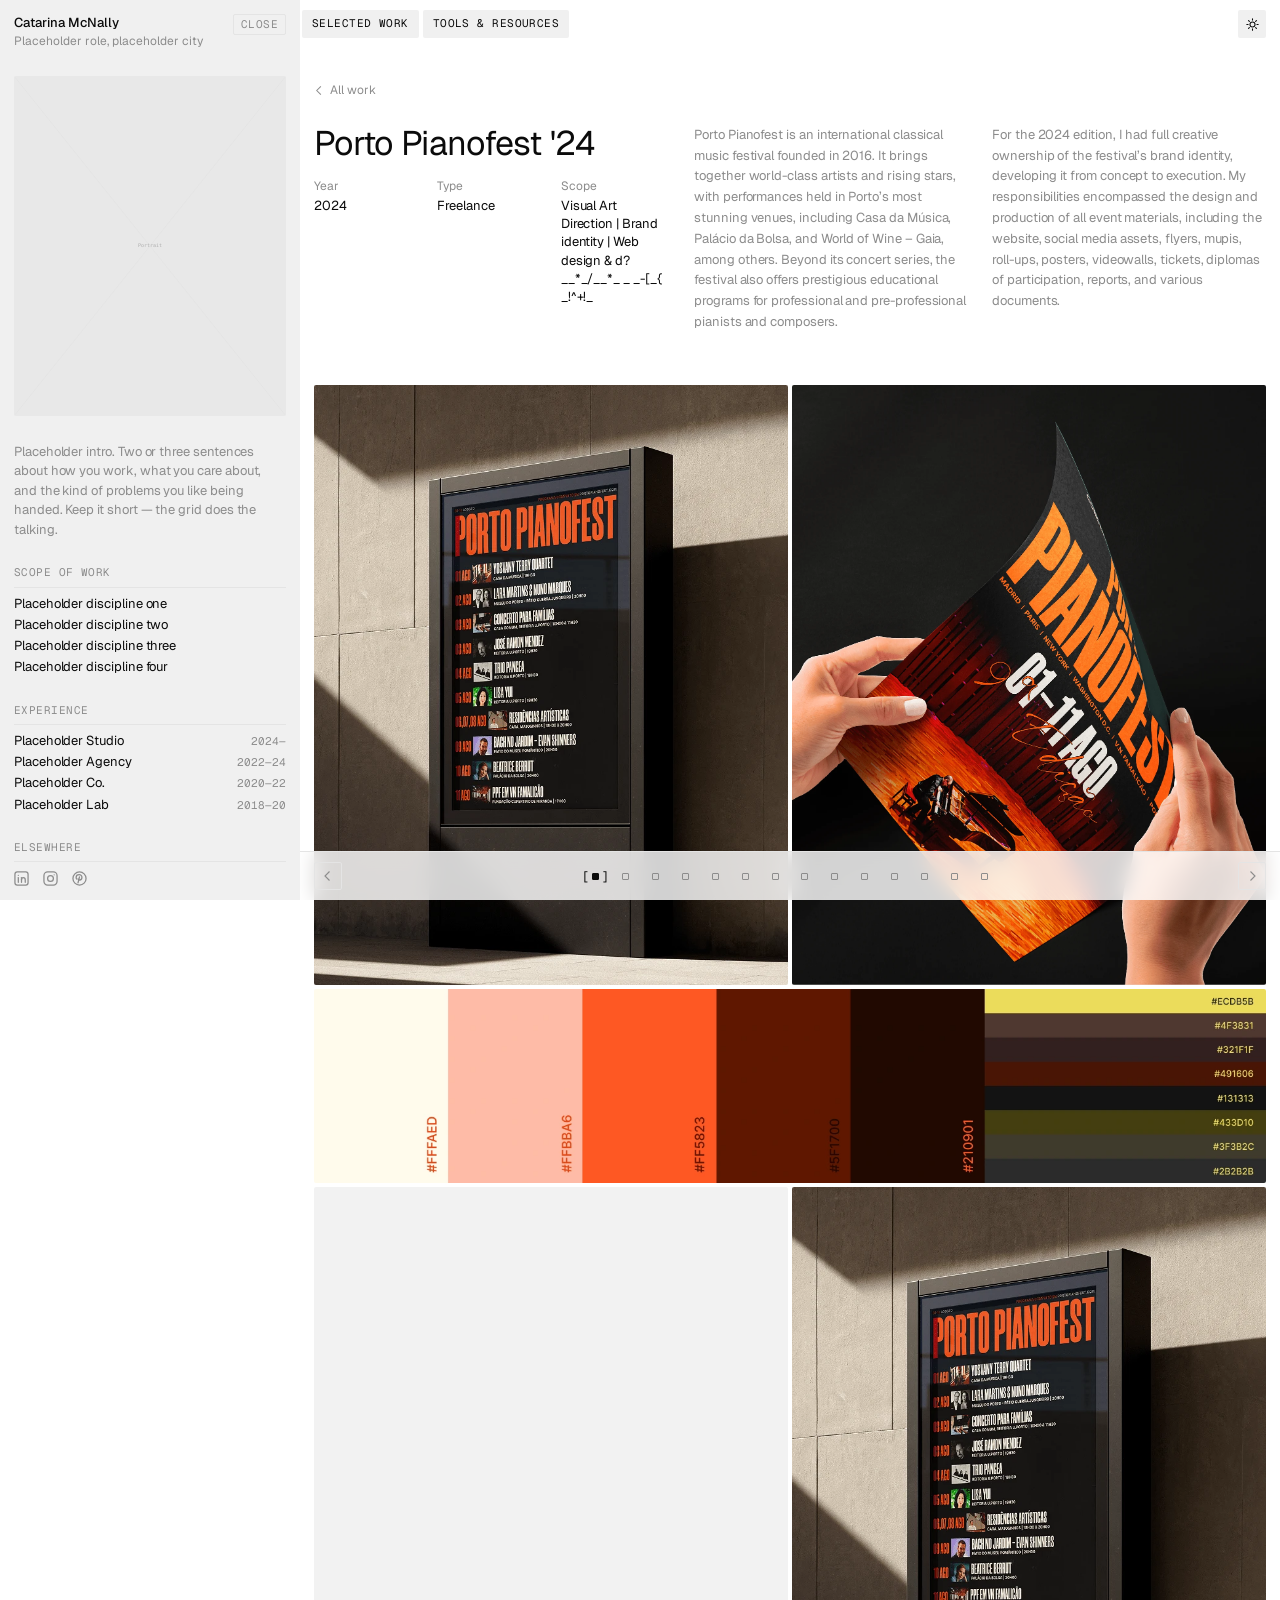
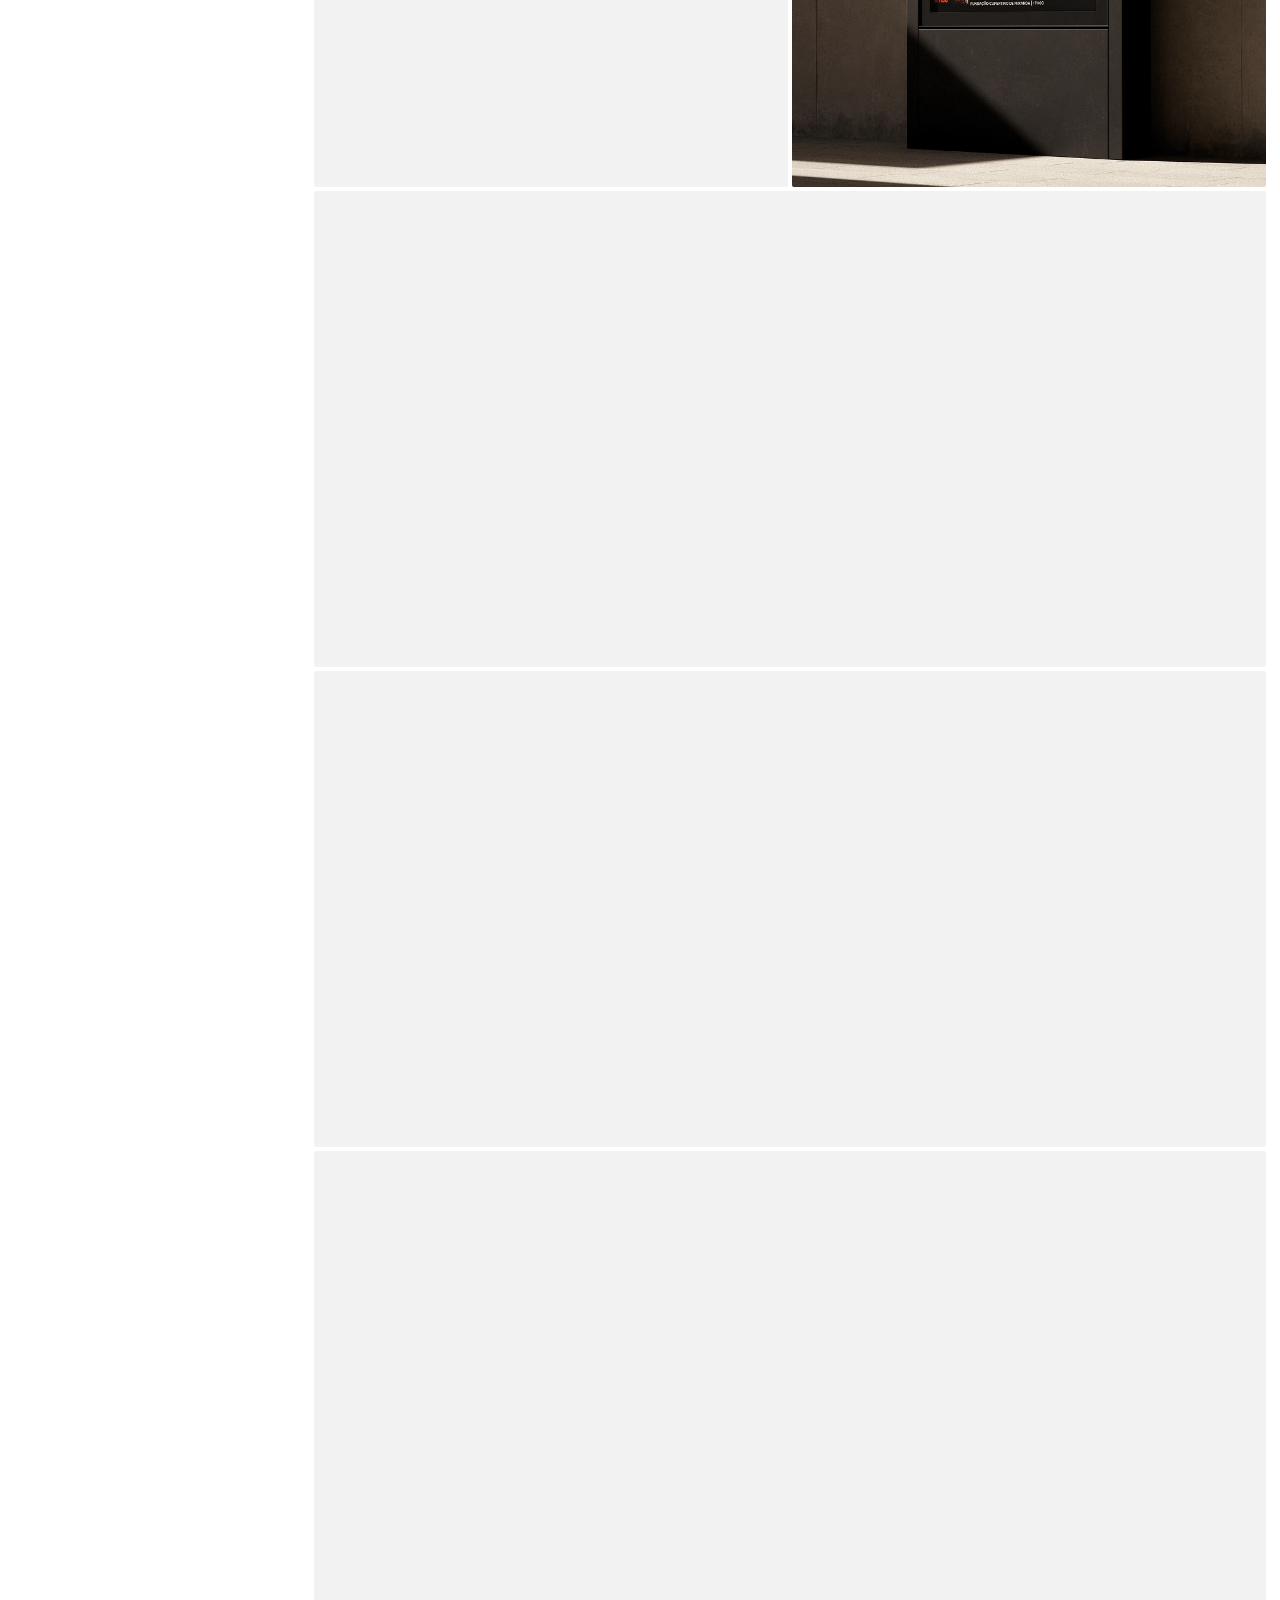
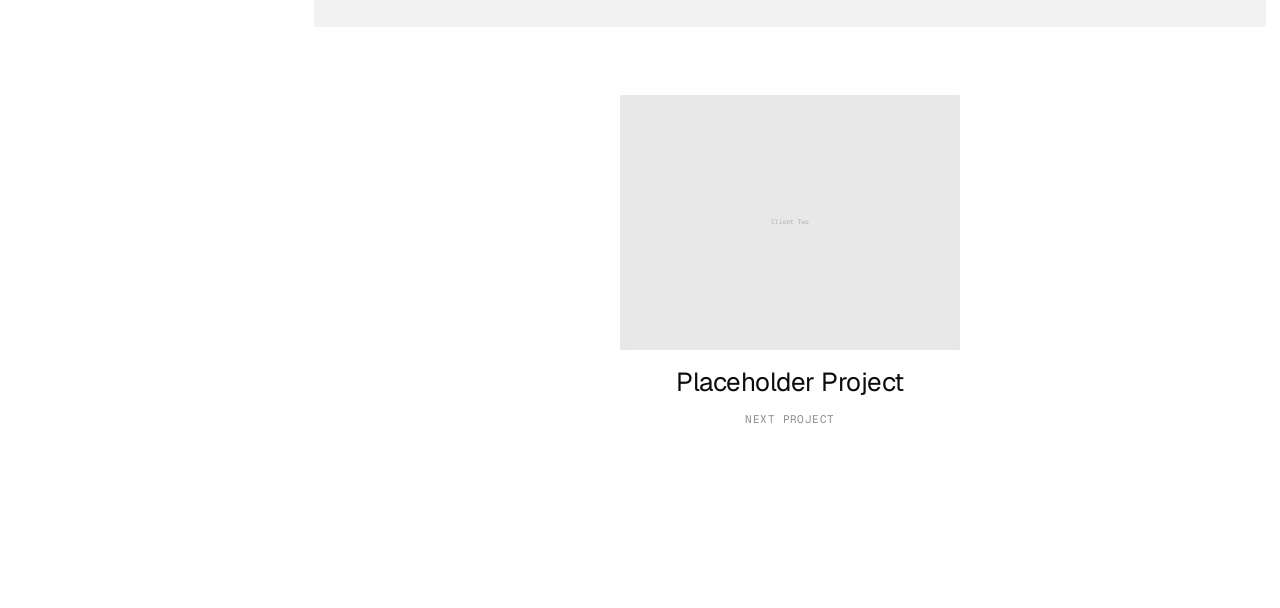
==== commit b838fe56: "Update F2.html" ====
--- a/F2.html
+++ b/F2.html
@@ -29,7 +29,7 @@
   <div class="sidebar__inner">
     <header class="ident">
       <span class="ident__text">
-        <a class="ident__name" href="index.html">Catarina&nbsp;McNally</a>
+        <a class="ident__name" href="#">Catarina&nbsp;McNally</a>
         <span class="ident__role">Placeholder role, placeholder city</span>
       </span>
       <button class="sidebar__close" id="sidebar-close" aria-label="Collapse sidebar"><span class="scram" data-final="Close">Close</span></button>
@@ -120,7 +120,7 @@
       <li><a href="tools.html" data-nav="tools"><span class="scram" data-final="Tools &amp; Resources" data-short="Tools">Tools<span class="lbl-long"> &amp; Resources</span></span></a></li>
     </ul>
   </div>
-  <a class="nav__name" href="index.html">Catarina McNally</a>
+  <a class="nav__name" href="#">Catarina McNally</a>
 
   <button class="theme-toggle" aria-label="Switch theme">
     <svg class="icon-sun" viewBox="0 0 16 16" aria-hidden="true"><circle cx="8" cy="8" r="3.1"/><path d="M8 1v1.6M8 13.4V15M1 8h1.6M13.4 8H15M3.1 3.1l1.1 1.1M11.8 11.8l1.1 1.1M12.9 3.1l-1.1 1.1M4.2 11.8l-1.1 1.1"/></svg>
--- a/css/styles.css
+++ b/css/styles.css
@@ -350,6 +350,24 @@
 .card__metalock{display:inline-grid;place-items:center;color:var(--muted);margin-left:-2px}
 .card__metalock svg{width:11px;height:11px;fill:none;stroke:currentColor;stroke-width:1.3}
 
+/* ============ WORK FILTERS ============ */
+.filters{display:flex;align-items:center;flex-wrap:wrap;gap:4px;padding:28px 0 4px}
+.filters__label{font-family:var(--font-mono);font-size:11px;letter-spacing:.04em;
+  text-transform:uppercase;color:var(--muted);margin-right:8px}
+.filter{font-family:var(--font-mono);font-size:11px;letter-spacing:.04em;
+  text-transform:uppercase;color:var(--text);background:var(--sidebar-bg);
+  border:0;border-radius:2px;padding:6px 10px;cursor:pointer;
+  transition:background .15s var(--ease),color .15s var(--ease)}
+.filter:hover{background:var(--line)}
+.filter.is-on{background:var(--line)}
+.filter__count{color:var(--muted);margin-left:5px}
+.filter__count::before{content:"["}
+.filter__count::after{content:"]"}
+.filter.is-on .filter__count{color:var(--text)}
+.work__section.is-empty{display:none}
+.filters__empty{font-family:var(--font-mono);font-size:11px;letter-spacing:.04em;
+  text-transform:uppercase;color:var(--muted);padding:40px 0}
+
 /* ============ PROJECT PAGE ============ */
 .project{padding:0 var(--gutter) 96px}
 .back{display:inline-flex;align-items:center;gap:5px;width:fit-content;cursor:pointer;
